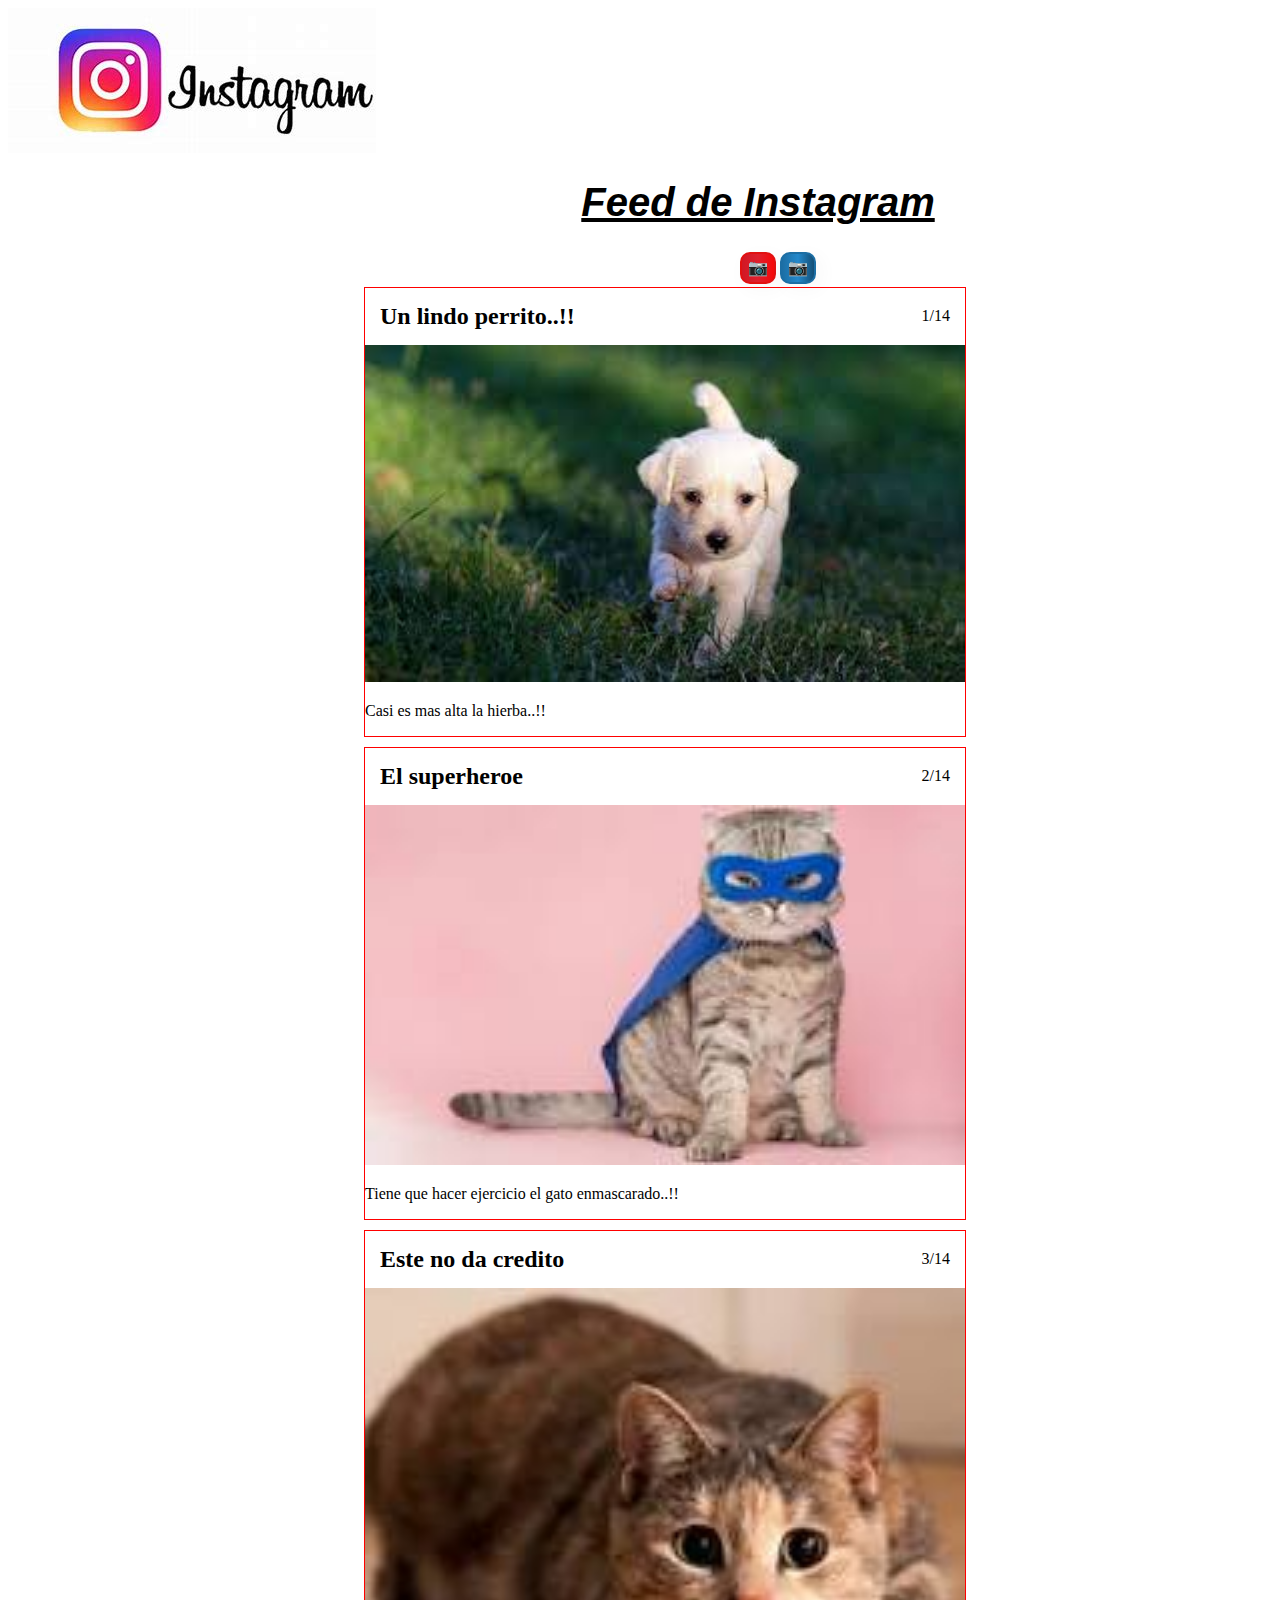
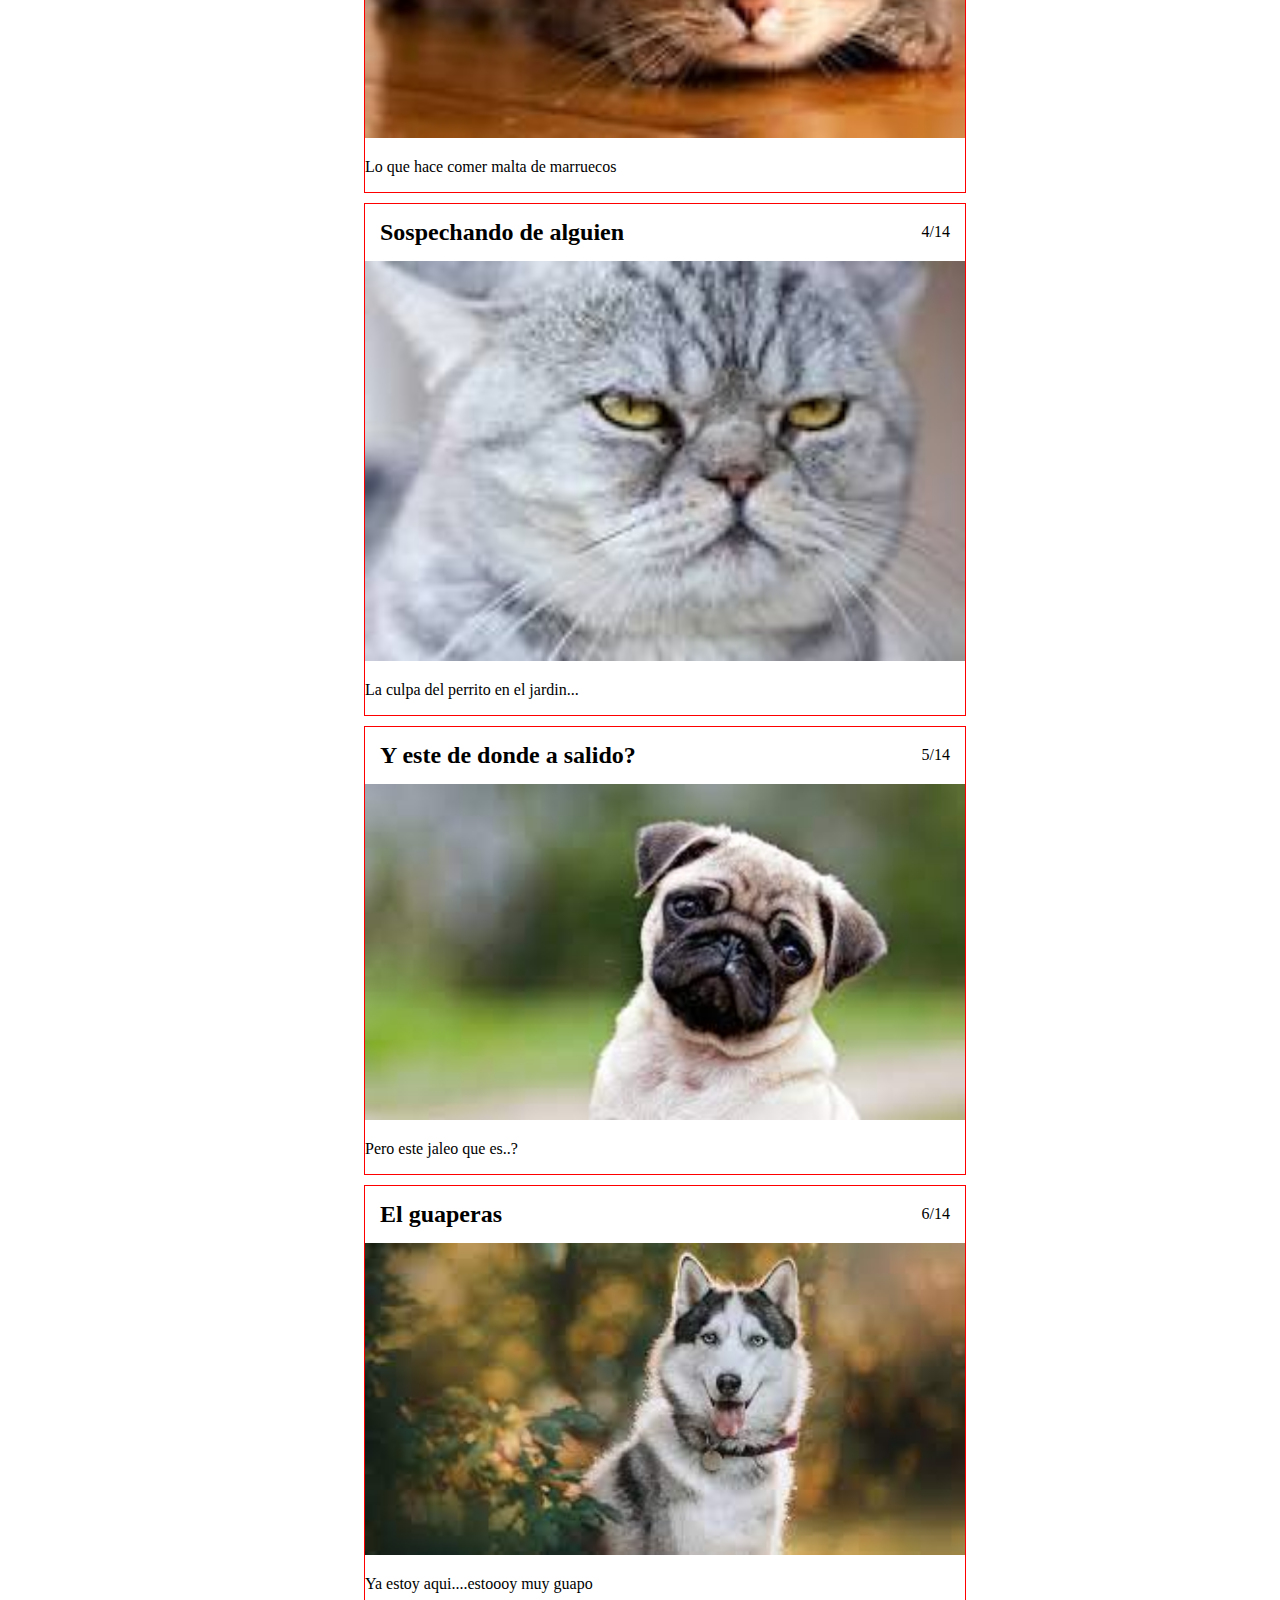
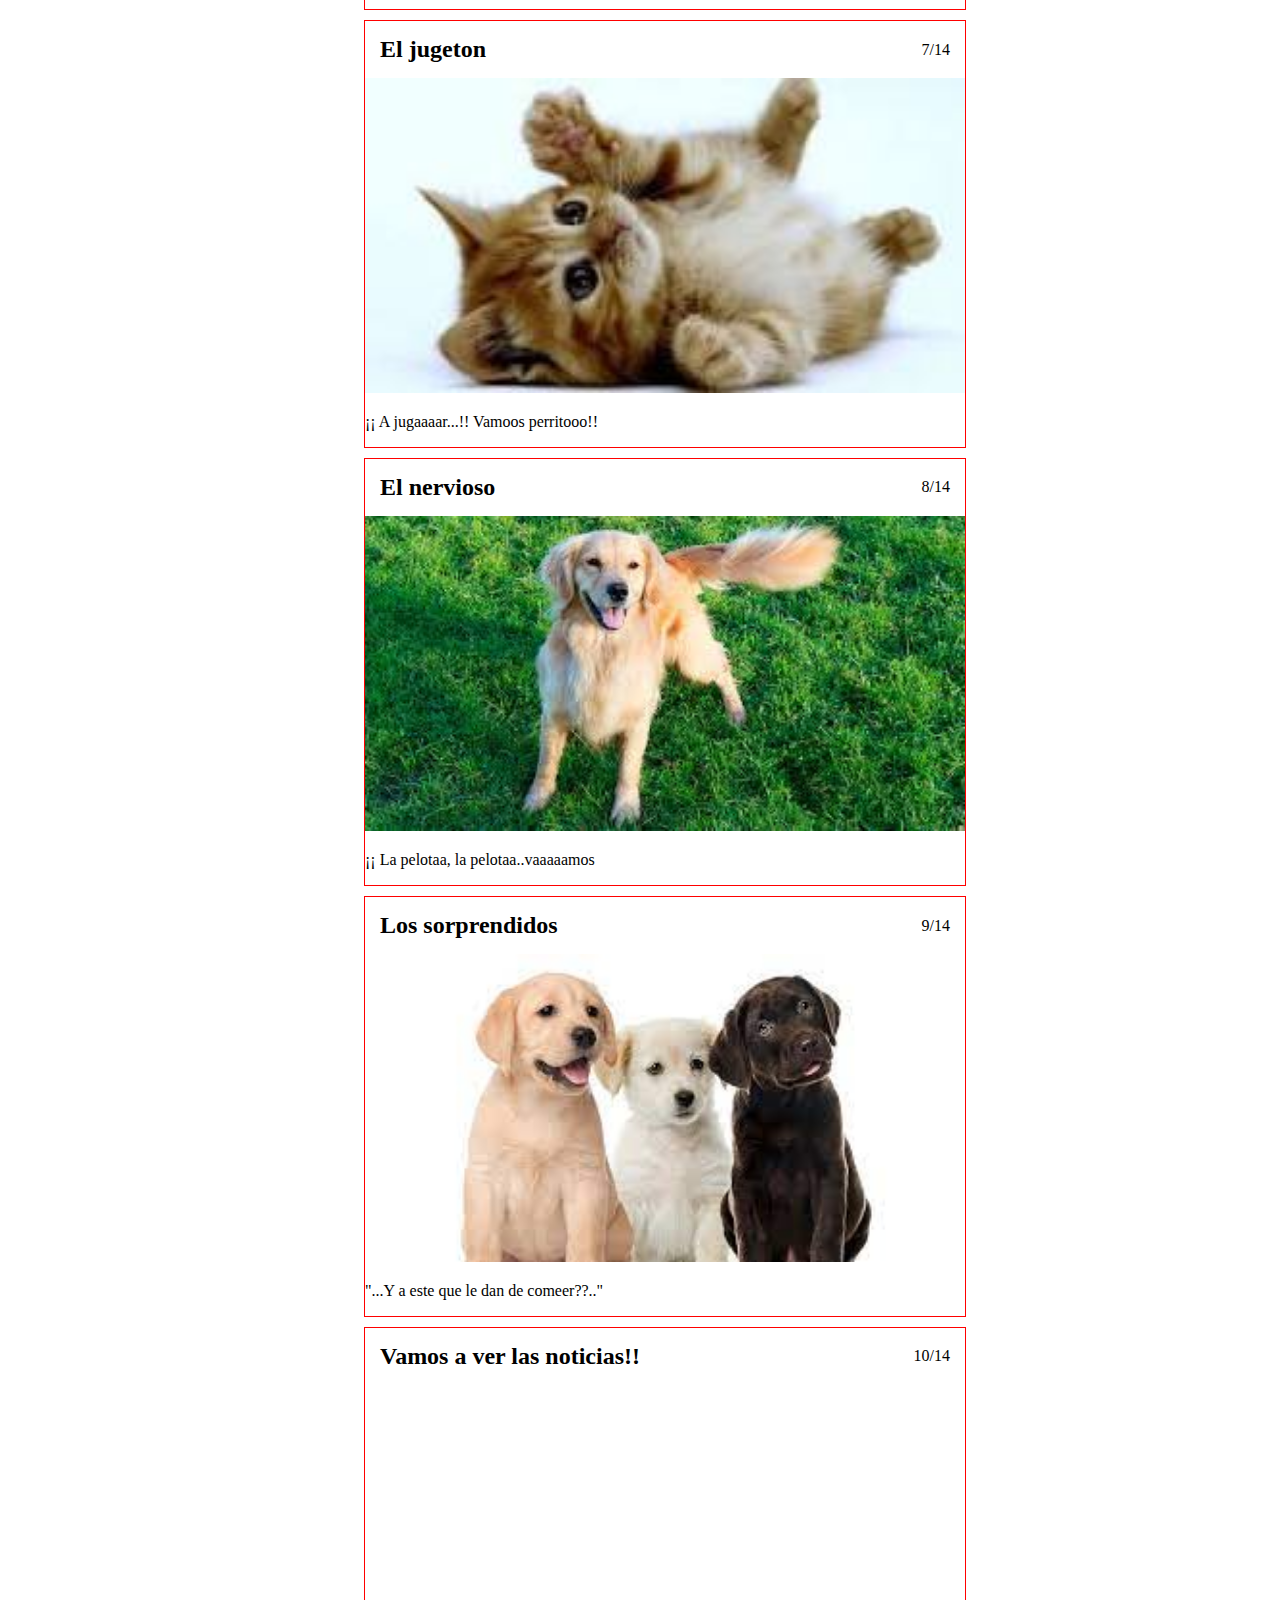
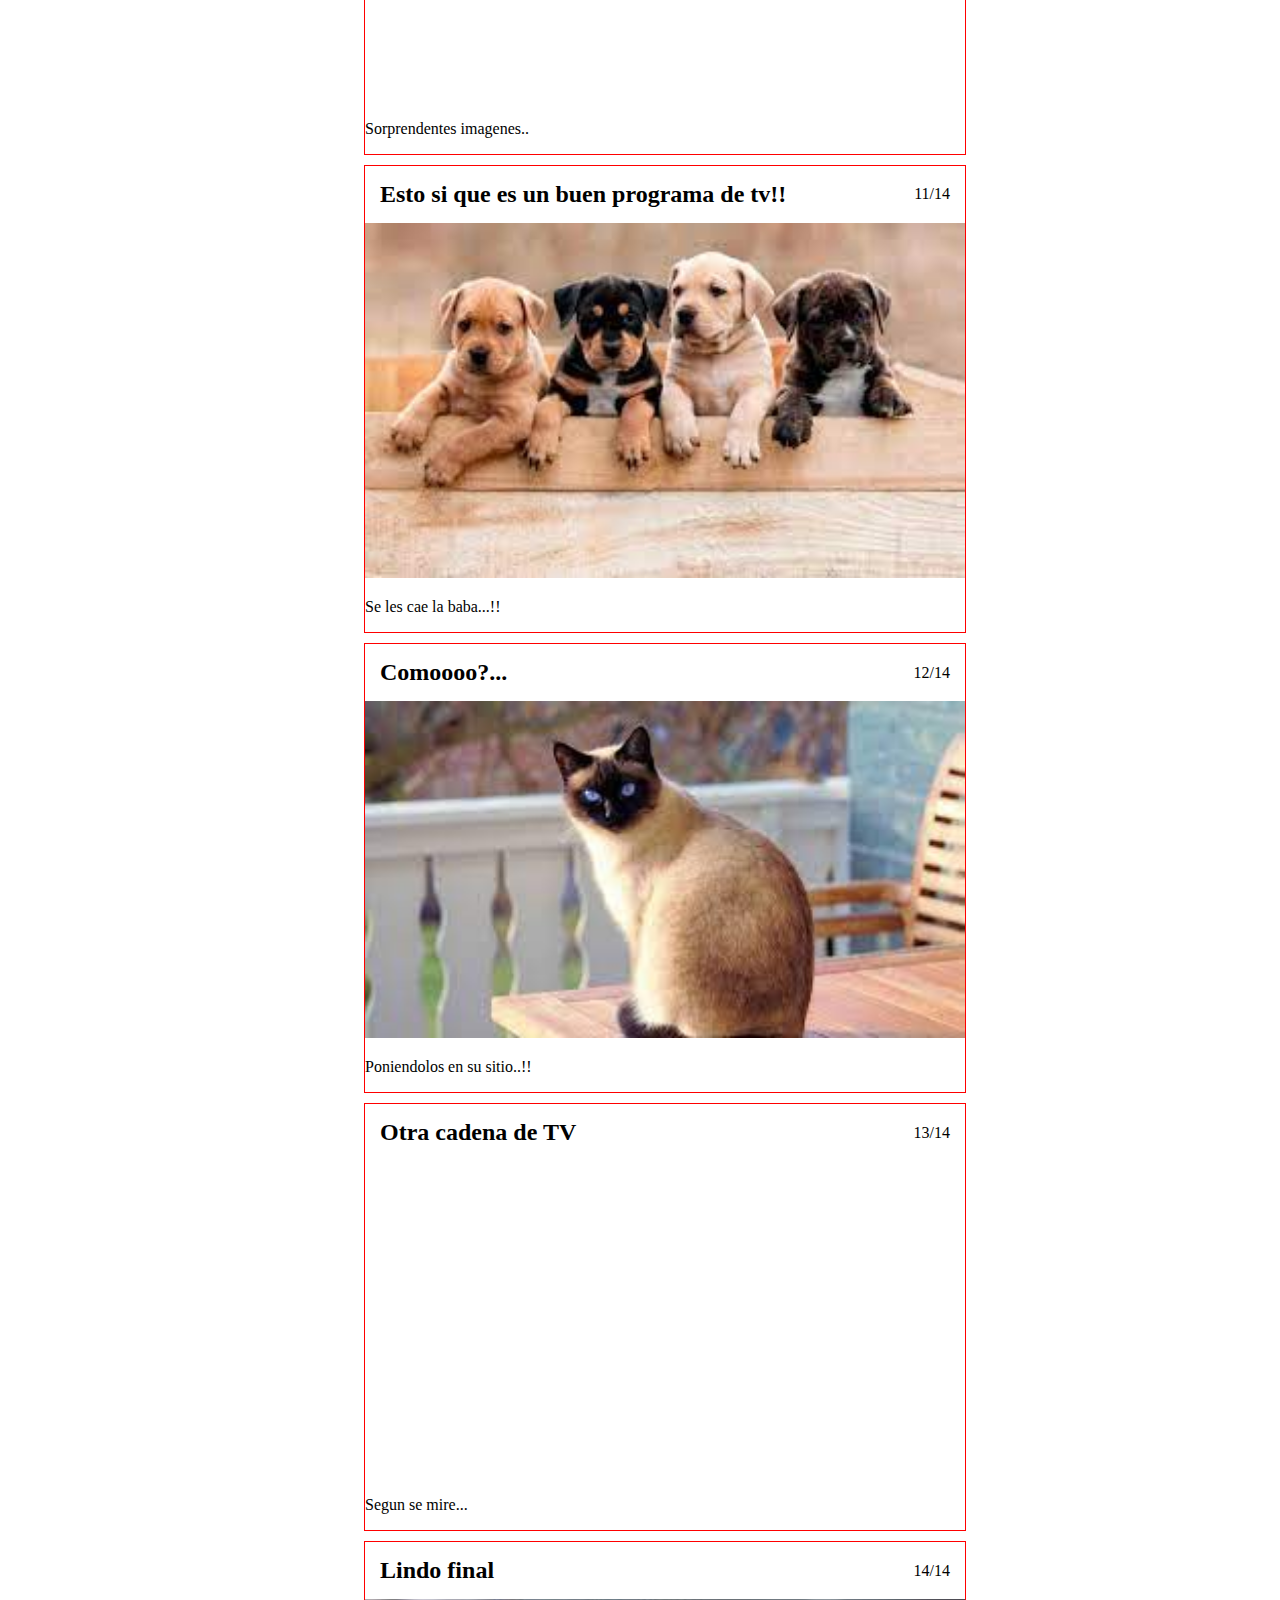
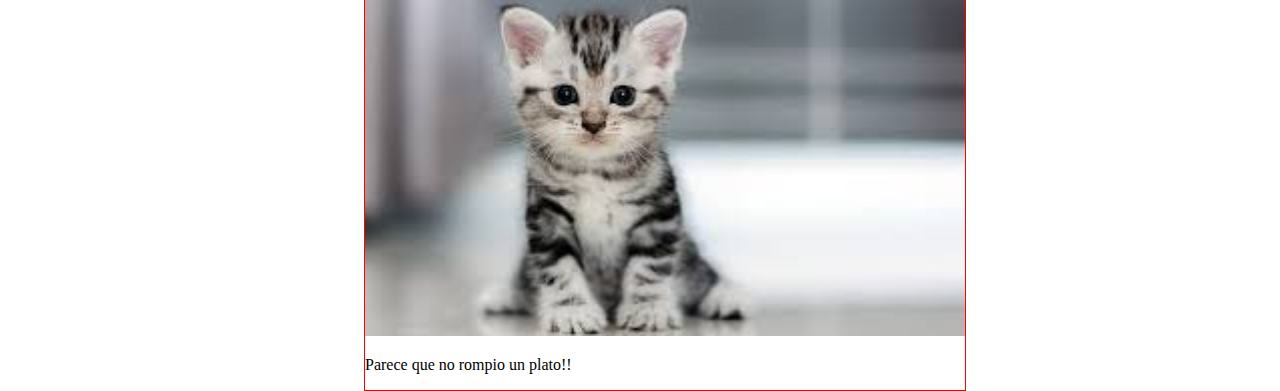
==== index.html @ e1f20965 "feed-de-instagram-240422" ====
<!DOCTYPE html>
<html lang="en">
<head>
    <meta charset="UTF-8">
    <meta http-equiv="X-UA-Compatible" content="IE=edge">
    <meta name="viewport" content="width=device-width, initial-scale=1.0">
<link href="nuevoinsta.css" rel="stylesheet" type="text/css">


    <title>Document</title>
</head>
<body>
<header>
  <div class="insta">
    <img class="insta1" src="perros.jpg/download.jpg" alt="insta1">
  </div>
  <div class="container">
      <h1> <i> <u> Feed de Instagram</i></u></h1>
  </div>
  <div class="nav">
            <ul class="nav">
                
            
                <a class="index-inicio" href="Nuevoinstagram.html">📷</a>
               
                
                <a class="index" href="index.html">📷</a>
               
            </ul>
        </div>   
</header>  

<div>

  <main>

    <div class="contenedor">
        <div class="post">

          <div class="post-header">
            <h2>Un lindo perrito..!!</h2>
            <span>1/14</span>
          </div>
          <div class="foto">
            <img  class="foto-central" src="perros.jpg/gato1.jpg" alt="gato1">
            
          </div>

          <div class="post-footer">
            <p> Casi es mas alta la hierba..!! </p>
          </div>
        </div>
        <div class="post">

          <div class="post-header">
            <h2>El superheroe</h2>
            <span>2/14</span>
          </div>
          <div class="foto">
            <img  class="foto-central" src="perros.jpg/gato2.jpg" alt="gato2">
            
          </div>

          <div class="post-footer">
            <p> Tiene que hacer ejercicio el gato enmascarado..!!</p>
          </div>
        </div><div class="post">

          <div class="post-header">
            <h2>Este no da credito</h2>
            <span>3/14</span>
          </div>
          <div class="foto">
            <img  class="foto-central" src="perros.jpg/gato3.jpg" alt="gato3">
            
          </div>

          <div class="post-footer">
            <p> Lo que hace comer malta de marruecos</p>
          </div>
        </div>
        <div class="post">

          <div class="post-header">
            <h2>Sospechando de alguien</h2>
            <span>4/14</span>
          </div>
          <div class="foto">
            <img  class="foto-central" src="perros.jpg/gato4.jpg" alt="gato4">
            
          </div>

          <div class="post-footer">
            <p> La culpa del perrito en el jardin...</p>
          </div>
        </div>
        <div class="post">

          <div class="post-header">
            <h2>Y este de donde a salido?</h2>
            <span>5/14</span>
          </div>
          <div class="foto">
            <img  class="foto-central" src="perros.jpg/perro1.jpg" alt="perro1">
            
          </div>

          <div class="post-footer">
            <p> Pero este jaleo que es..?</p>
          </div>
        </div>
        <div class="post">

          <div class="post-header">
            <h2>El guaperas</h2>
            <span>6/14</span>
          </div>
          <div class="foto">
            <img  class="foto-central" src="perros.jpg/perro2.jpg" alt="perro2">
            
          </div>

          <div class="post-footer">
            <p> Ya estoy aqui....estoooy muy guapo</p>
          </div>
        </div>
        <div class="post">

          <div class="post-header">
            <h2>El jugeton</h2>
            <span>7/14</span>
          </div>
          <div class="foto">
            <img  class="foto-central" src="perros.jpg/gato5.jpg" alt="gato5">
            
          </div>

          <div class="post-footer">
            <p> ¡¡ A jugaaaar...!! Vamoos perritooo!!</p>
          </div>
        </div>
        <div class="post">

          <div class="post-header">
            <h2>El nervioso</h2>
            <span>8/14</span>
          </div>
          <div class="foto">
            <img  class="foto-central" src="perros.jpg/perro3.jpg" alt="perro3">
            
          </div>

          <div class="post-footer">
            <p> ¡¡ La pelotaa, la pelotaa..vaaaaamos</p>
          </div>
        </div>
        <div class="post">

          <div class="post-header">
            <h2>Los sorprendidos</h2>
            <span>9/14</span>
          </div>
          <div class="foto">
            <img  class="foto-central" src="perros.jpg/perro4.jpg" alt="perro4">
            
          </div>

          <div class="post-footer">
            <p> "...Y a este que le dan de comeer??.."</p>
          </div>
        </div>
        <div class="post">

          <div class="post-header">
            <h2>Vamos a ver las noticias!!</h2>
            <span>10/14</span>
          </div>
          <div class="foto">

            <iframe width="560" height="315" src="https://www.youtube.com/embed/wbf-jBF8YuU" title="YouTube video player" frameborder="0" allow="accelerometer; autoplay; clipboard-write; encrypted-media; gyroscope; picture-in-picture" allowfullscreen></iframe>

            
            
          </div>

          <div class="post-footer">
            <p> Sorprendentes imagenes..</p>
          </div>
        </div>
        <div class="post">

          <div class="post-header">
            <h2>Esto si que es un buen programa de tv!!</h2>
            <span>11/14</span>
          </div>
          <div class="foto">
            <img  class="foto-central" src="perros.jpg/perro7.jpg" alt="perro7">
            
          </div>

          <div class="post-footer">
            <p> Se les cae la baba...!!</p>
          </div>
        </div>
        <div class="post">

          <div class="post-header">
            <h2>Comoooo?...</h2>
            <span>12/14</span>
          </div>
          <div class="foto">
            <img  class="foto-central" src="perros.jpg/gato6.jpg" alt="gato6">
            
          </div>

          <div class="post-footer">
            <p> Poniendolos en su sitio..!!</p>
          </div>
        </div>
        <div class="post">

          <div class="post-header">
            <h2>Otra cadena de TV</h2>
            <span>13/14</span>
          </div>
          <div class="foto">
            <iframe width="560" height="315" src="https://www.youtube.com/embed/Vfw7PONFBTw" title="YouTube video player" frameborder="0" allow="accelerometer; autoplay; clipboard-write; encrypted-media; gyroscope; picture-in-picture" allowfullscreen></iframe>
            
            
          </div>

          <div class="post-footer">
            <p> Segun se mire...</p>
          </div>
        </div>
        <div class="post">

          <div class="post-header">
            <h2>Lindo final</h2>
            <span>14/14</span>
          </div>
          <div class="foto">
            <img  class="foto-central" src="perros.jpg/gato7.jpg" alt="gato7">
            
          </div>

          <div class="post-footer">
            <p> Parece que no rompio un plato!!</p>
          </div>
        </div>

    </div>
  </main>
</div>
      
</body>
</html>
---- nuevoinsta.css ----
.cuerpo{background-color: rgba(128, 128, 128, 0.14);}
header{background: white;
display: flex;
width: 1500px;
display: inline-block;
align-items: center;
height: 120px;
}
.buttons{
    display: flex;
    justify-content: end;
}
input {background-color:rgb(44, 161, 67) ;
color: aliceblue;}
.boton,
fieldset{background-color: rgb(44, 161, 67);
    border: rgb(67, 162, 46);
    color: aliceblue;
    width: 150px;
}
.portada{border: 1px solid red;
    background-color: white;
    margin-left:  10px;
    margin-top: 100px;
    width: 1215px;
    align-items: center;
    height: 930px;
    

}
.index-inicio 
     {
        color: rgb(255, 255, 255); font-size: 16px; line-height: 16px; padding: 6px; border-radius: 10px; font-family: Georgia, serif; font-weight: normal; text-decoration: none; font-style: normal; font-variant: normal; text-transform: none; background-image: linear-gradient(to right, rgb(209, 24, 36) 0%, rgb(223, 32, 45) 50%, rgb(246, 8, 8) 100%); box-shadow: rgba(0, 0, 0, 0.02) 5px 5px 15px 5px; border: 2px solid rgb(225, 17, 17); display: inline-block;}
        .index-inicio:hover {
        background: #b82c2c; }
        .index-inicio:active {
        background: #751414; }
.index{
    color: rgb(255, 255, 255); font-size: 16px; line-height: 16px; padding: 6px; border-radius: 10px; font-family: Georgia, serif; font-weight: normal; text-decoration: none; font-style: normal; font-variant: normal; text-transform: none; background-image: linear-gradient(to right, rgb(28, 110, 164) 0%, rgb(35, 136, 203) 50%, rgb(20, 78, 117) 100%); box-shadow: rgba(0, 0, 0, 0.02) 5px 5px 15px 5px; border: 2px solid rgb(28, 110, 164); display: inline-block;}
    .index:hover {
        background: #1C6EA4; }
    .index:active {
        background: #144E75;
}        
h1{font-size: 40px;
font-family: 'Franklin Gothic Medium', 'Arial Narrow', Arial, sans-serif;
text-align: center;}
.contenedor{width: 1232px;
    height: 50px;
    margin: 0 auto
    ;
}
.cabecera {width: 1200;}
.nav{
    justify-content: center;
text-align: center;}
.fotos1{height: 400px;}
.insta{display: flex;
justify-content:start;
width: 200px;}
.buttons,
.buscador{
    display: flex;
    justify-content: end;}
.post{border: 1px solid red;
background-color: white;
margin-left:  340px;
margin-top: 10px;
width: 600px;
align-items: center;
}
img{
    width: 400px;
    height: 330;
}
.post h2,
.post span{padding: 15px 15px;
margin: 0;}
.post-header{display: flex
    ;
justify-content: space-between;
align-items: center;
}
.span{color: rgb(200,200, 200);}
.img{width: 50%;}
.foto{align-items: center;
justify-content: end;
}
.foto-central{justify-content: end
    ;width: 100%;
   
}
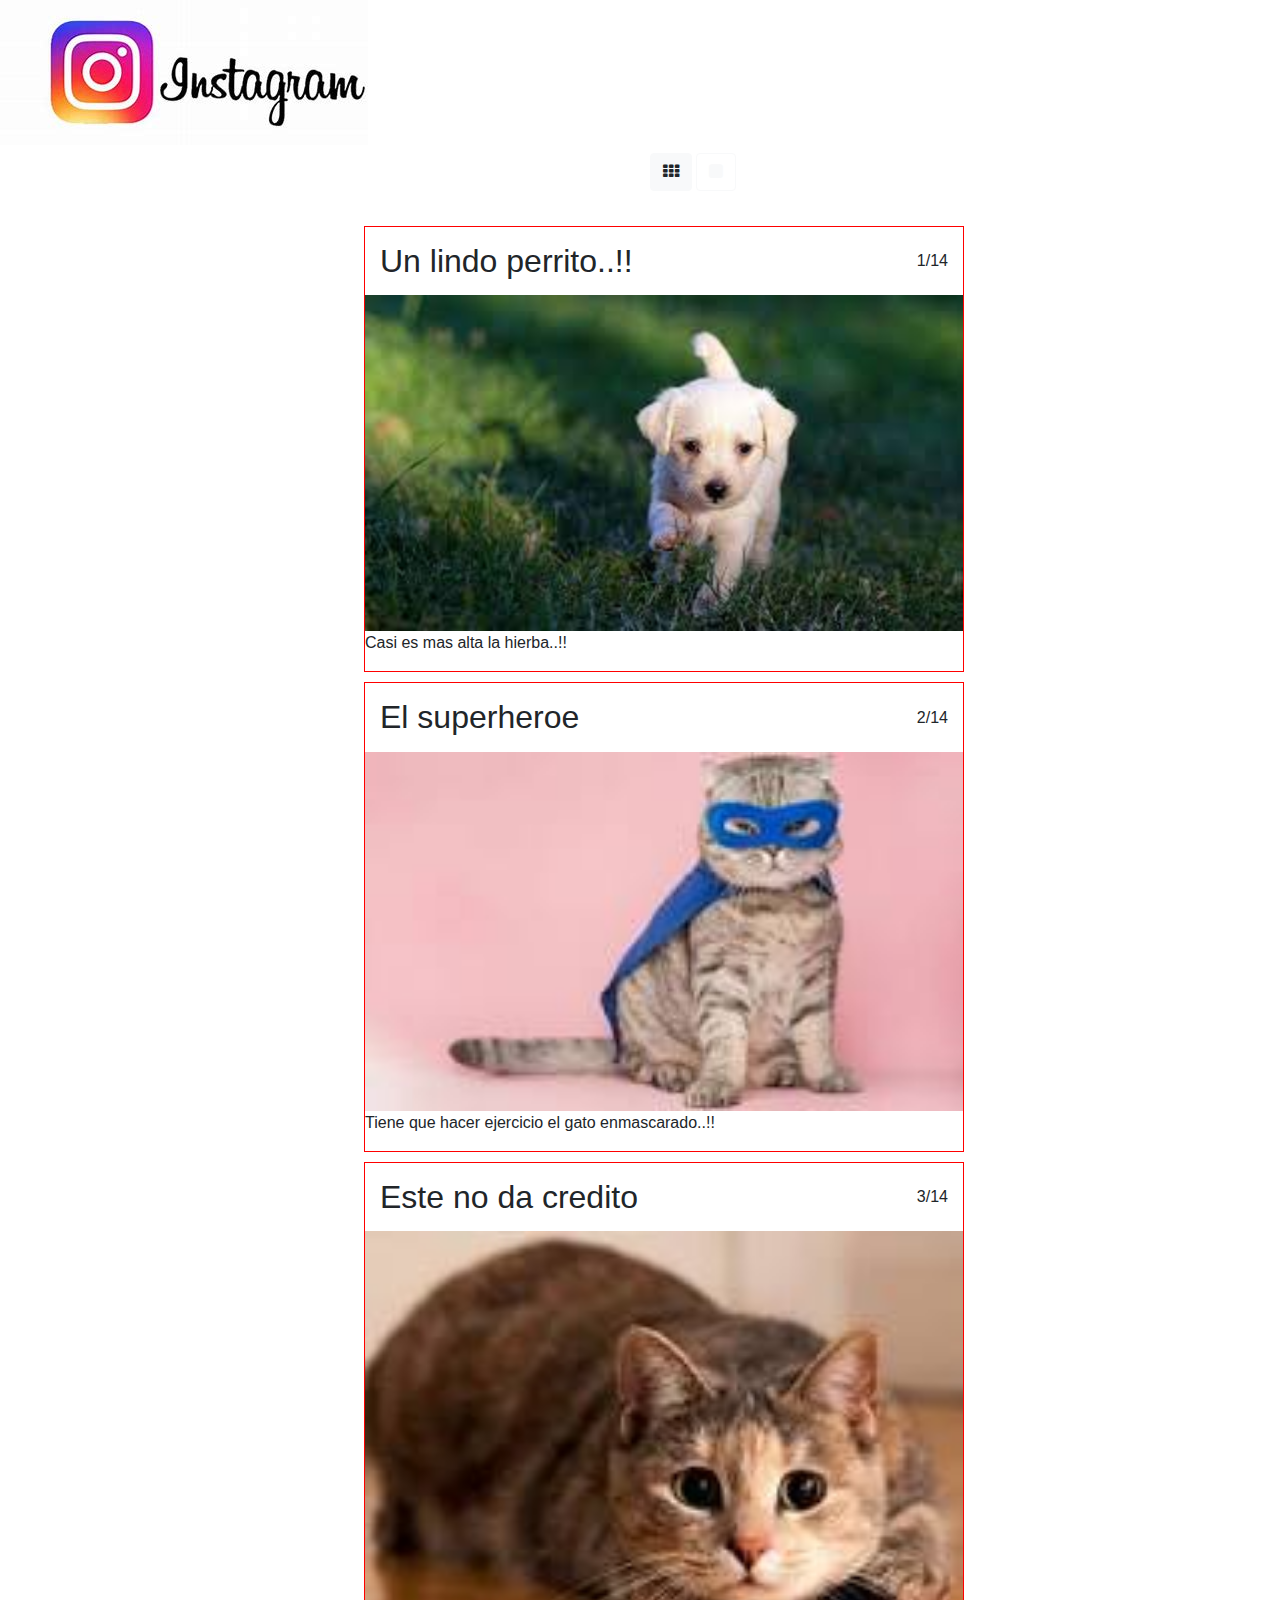
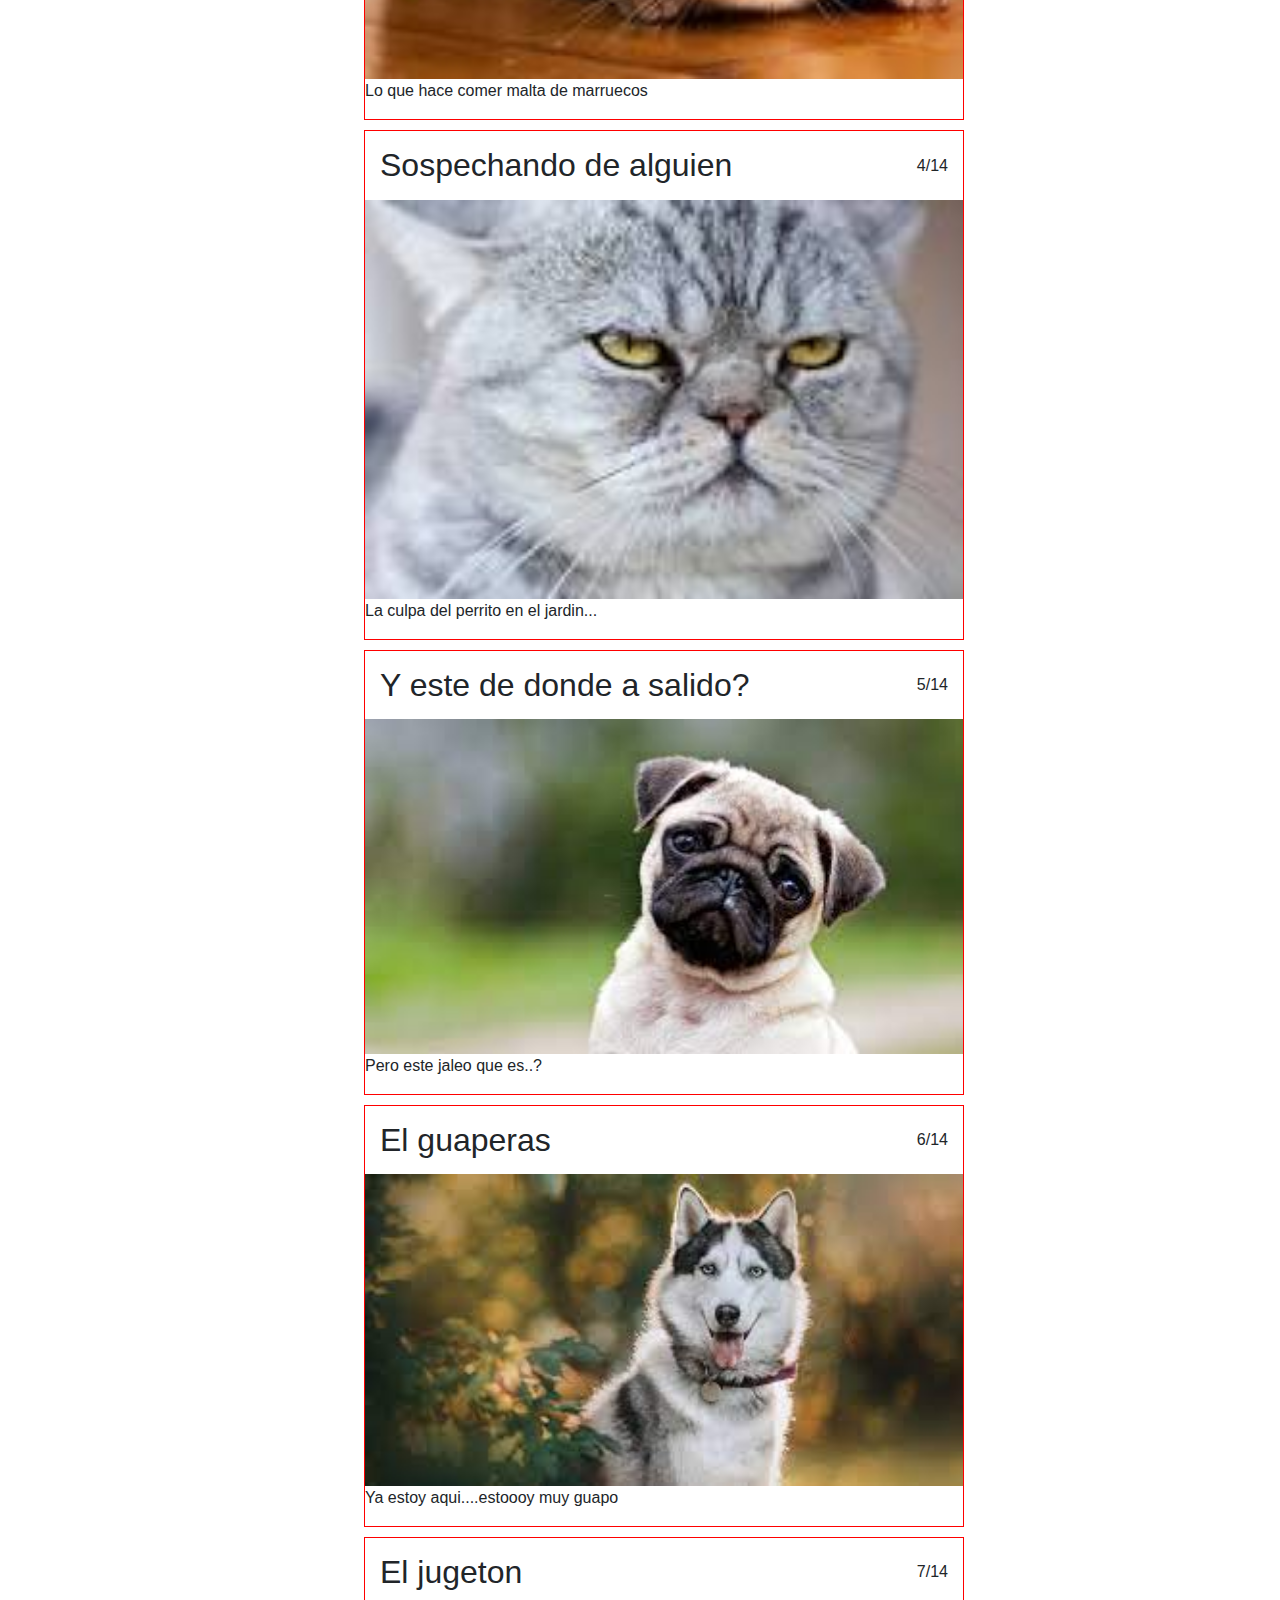
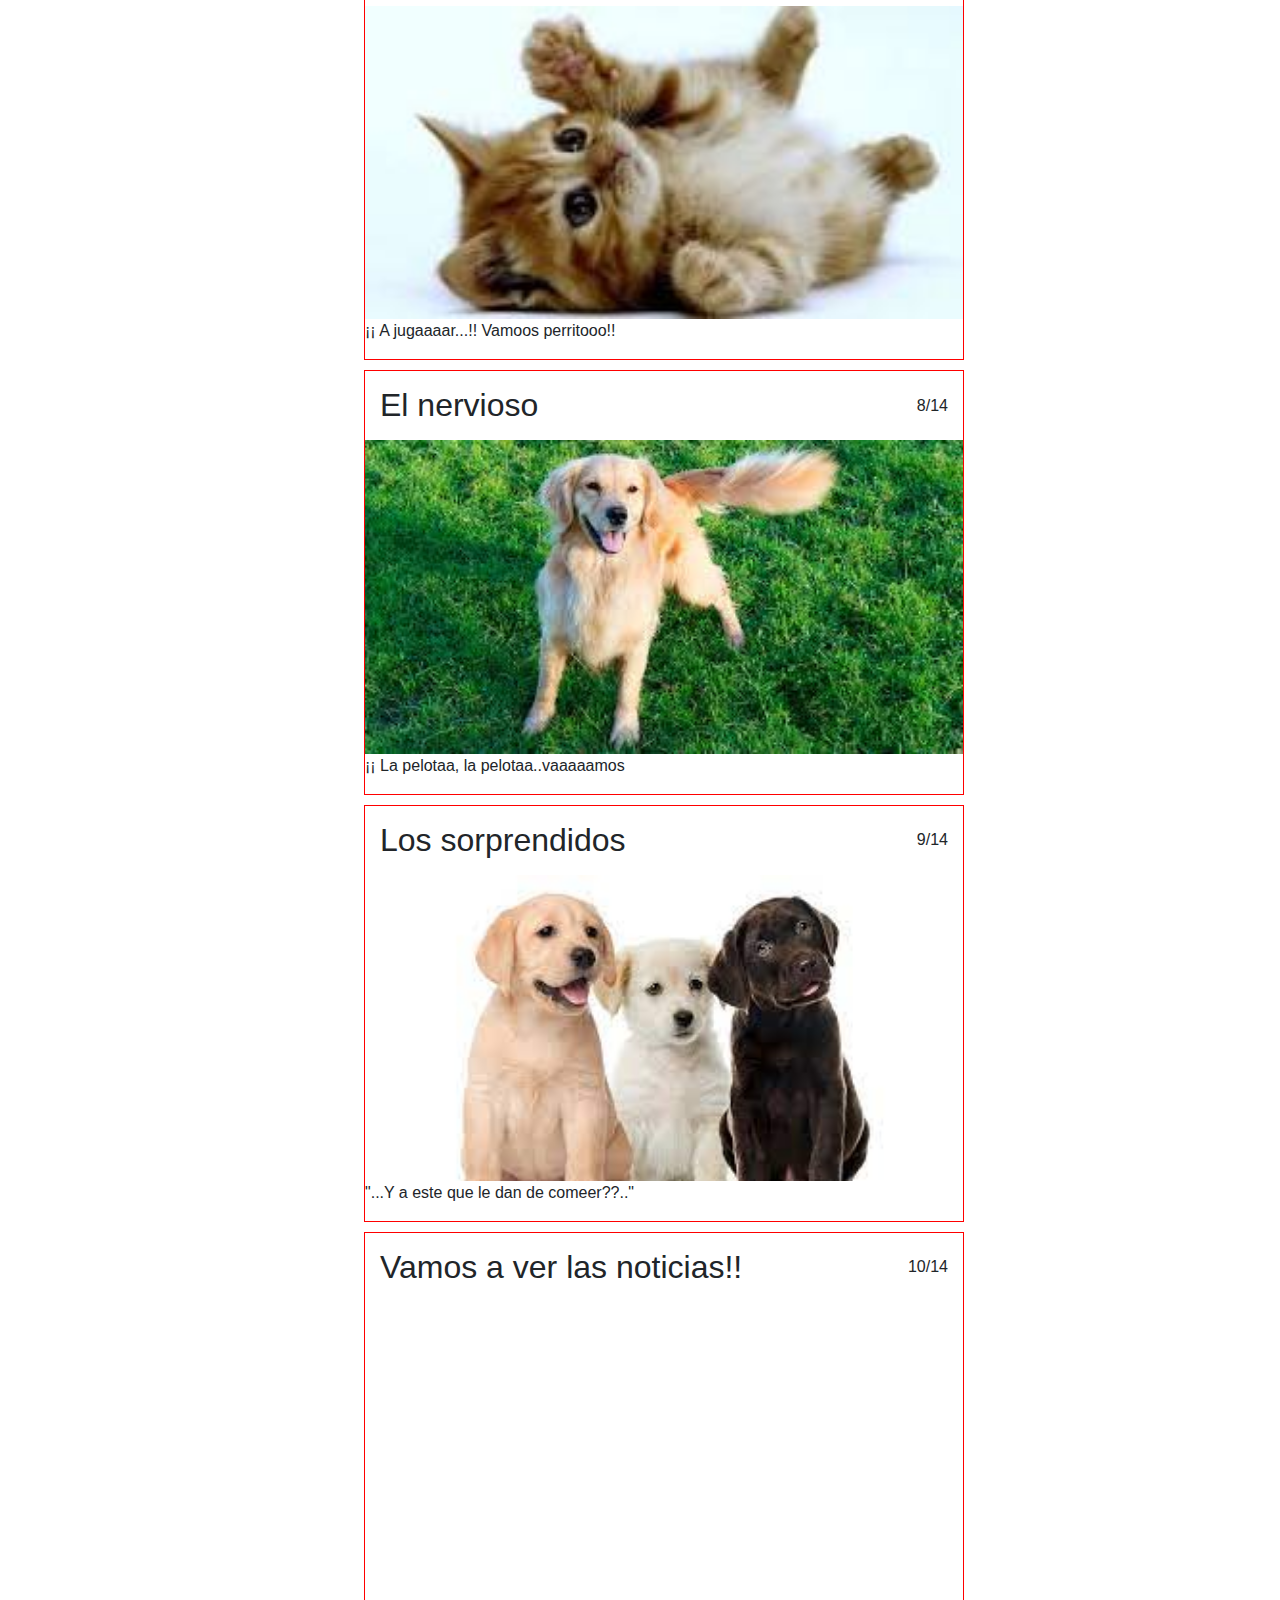
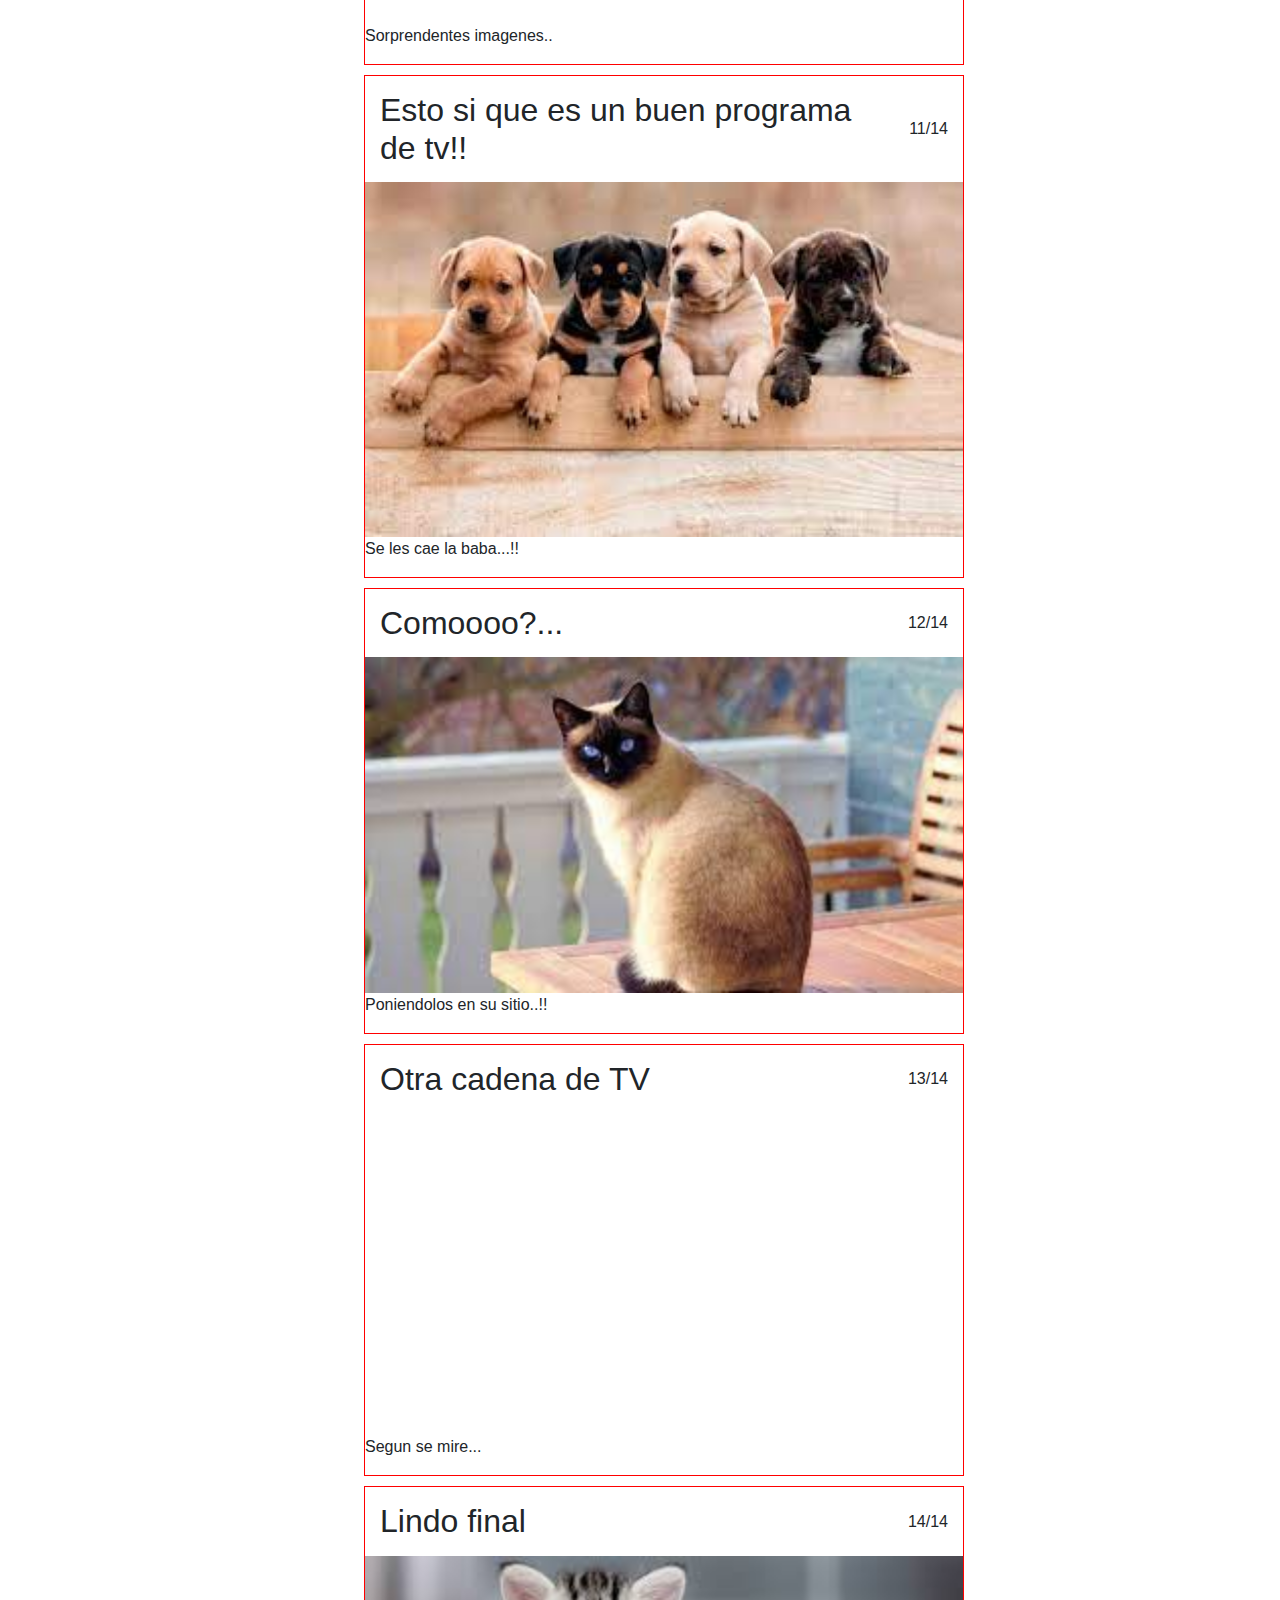
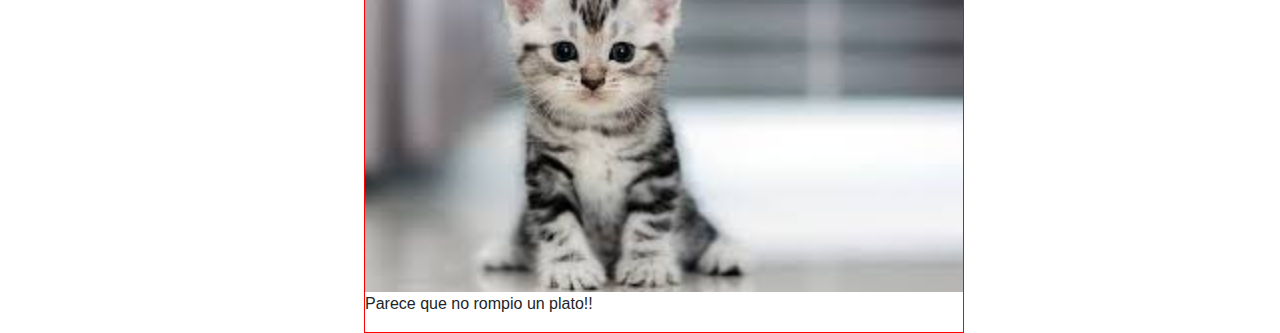
==== commit 3412796a: "nuevo-feed-insta-120522-boot" ====
--- a/index.html
+++ b/index.html
@@ -5,7 +5,12 @@
     <meta http-equiv="X-UA-Compatible" content="IE=edge">
     <meta name="viewport" content="width=device-width, initial-scale=1.0">
 <link href="nuevoinsta.css" rel="stylesheet" type="text/css">
-
+<link defer href="https://cdn.jsdelivr.net/npm/bootstrap@5.1.3/dist/css/bootstrap.min.css" rel="stylesheet" integrity="sha384-1BmE4kWBq78iYhFldvKuhfTAU6auU8tT94WrHftjDbrCEXSU1oBoqyl2QvZ6jIW3" crossorigin="anonymous">
+<script defer src="https://cdn.jsdelivr.net/npm/bootstrap@5.1.3/dist/js/bootstrap.bundle.min.js" integrity="sha384-ka7Sk0Gln4gmtz2MlQnikT1wXgYsOg+OMhuP+IlRH9sENBO0LRn5q+8nbTov4+1p" crossorigin="anonymous"></script>
+<link rel="stylesheet" href="https://stackpath.bootstrapcdn.com/bootstrap/4.4.1/css/bootstrap.min.css"
+    integrity="sha384-Vkoo8x4CGsO3+Hhxv8T/Q5PaXtkKtu6ug5TOeNV6gBiFeWPGFN9MuhOf23Q9Ifjh" crossorigin="anonymous">
+<link rel="stylesheet" href="https://stackpath.bootstrapcdn.com/font-awesome/4.7.0/css/font-awesome.min.css"
+    integrity="sha384-wvfXpqpZZVQGK6TAh5PVlGOfQNHSoD2xbE+QkPxCAFlNEevoEH3Sl0sibVcOQVnN" crossorigin="anonymous">
 
     <title>Document</title>
 </head>
@@ -13,24 +18,31 @@
 <header>
   <div class="insta">
     <img class="insta1" src="perros.jpg/download.jpg" alt="insta1">
+    
   </div>
-  <div class="container">
-      <h1> <i> <u> Feed de Instagram</i></u></h1>
+  <div class="principal-button-body">
+    <div class="mx-auto pt-2 pb-2" style="width: 200px;">
+      <a button href="Nuevoinstagram.html" type="button" class="btn btn-outline-light active"><i class="fa fa-th"></i></a>
+      <a button href="index.html" type="button" class="btn btn-outline-light"><i class="fa fa-square"></i></a>
+    </div>
   </div>
-  <div class="nav">
-            <ul class="nav">
-                
-            
-                <a class="index-inicio" href="Nuevoinstagram.html">📷</a>
-               
-                
-                <a class="index" href="index.html">📷</a>
-               
-            </ul>
-        </div>   
-</header>  
-
-<div>
+  
+  <!-- <div class="container">
+    <div class="nav">
+      <ul class="nav">
+          <a class="index-inicio" href="Nuevoinstagram.html">📷</a>
+         
+          
+          <a class="index" href="index.html">📷</a>
+         
+      </ul>
+  </div>    -->
+     
+ <!-- </div>-->
+  
+</header><br><br>
+
+<div><br><br>
 
   <main>
 
